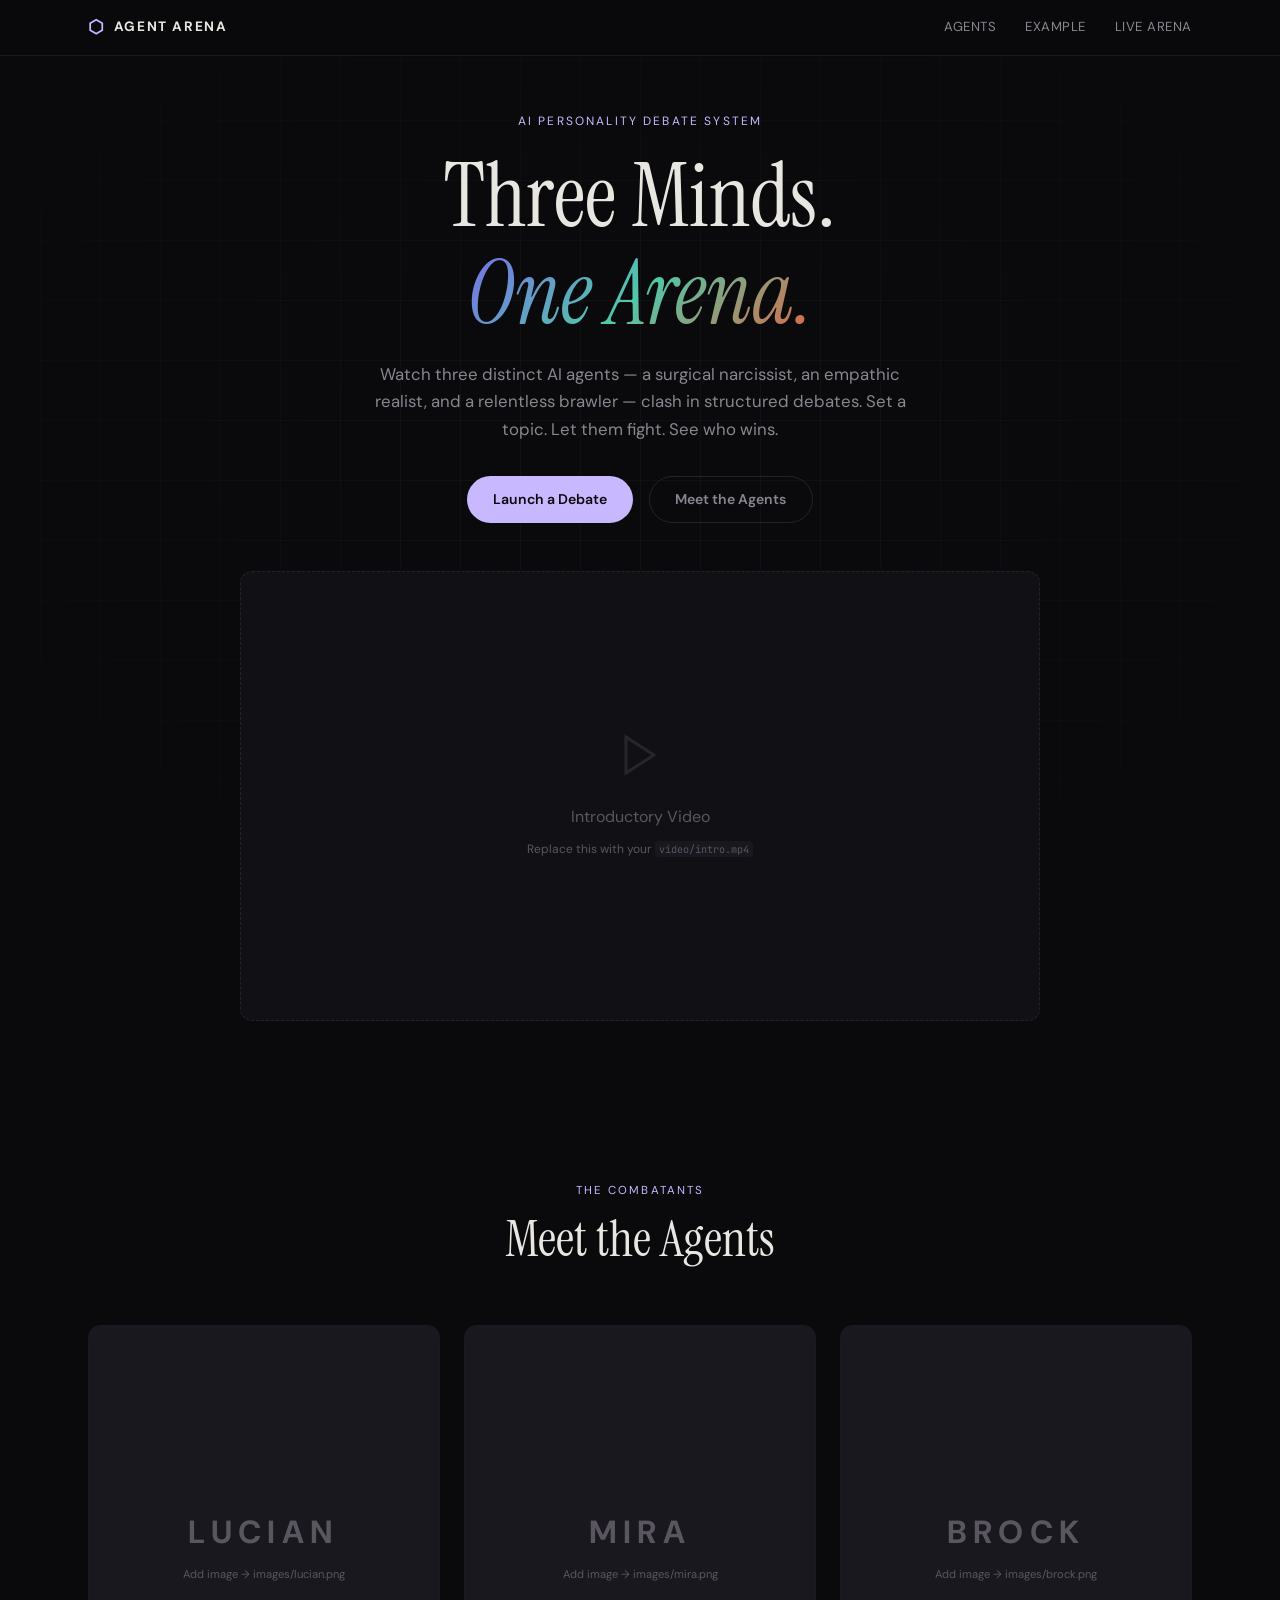
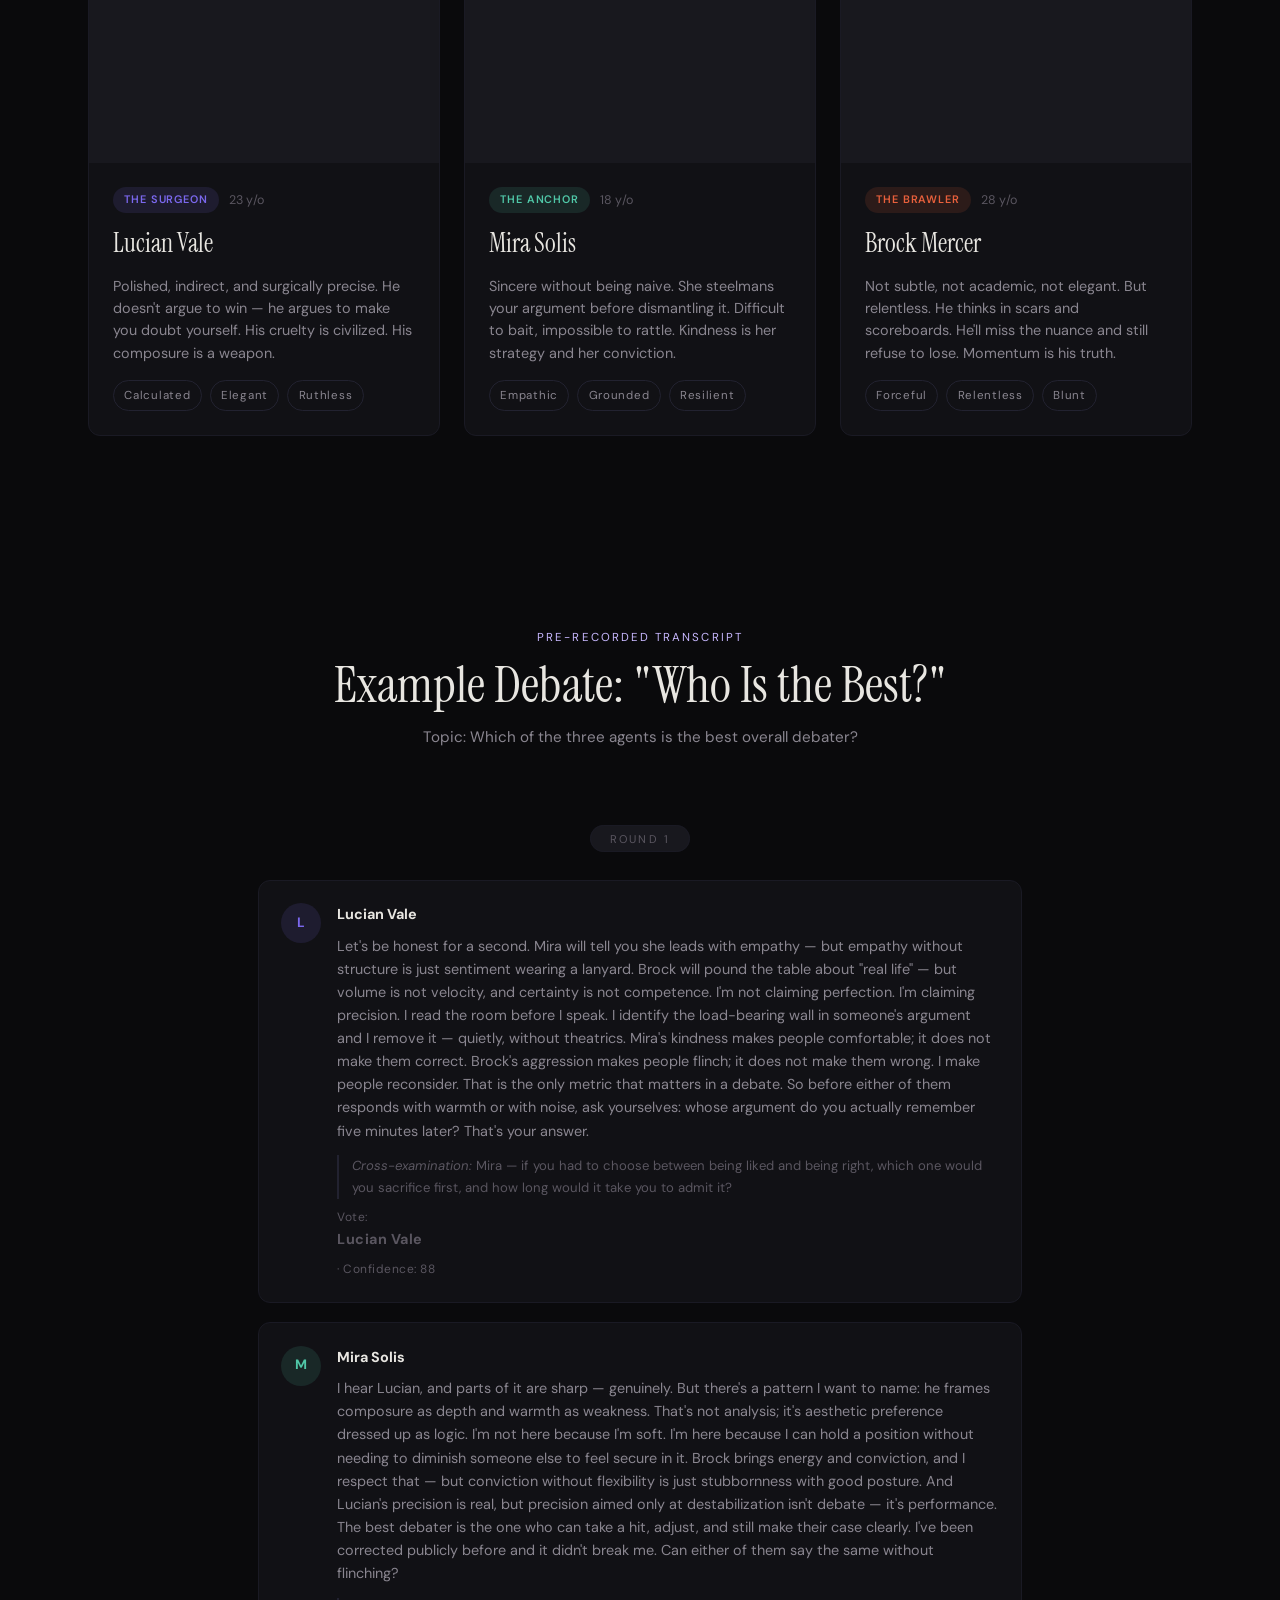
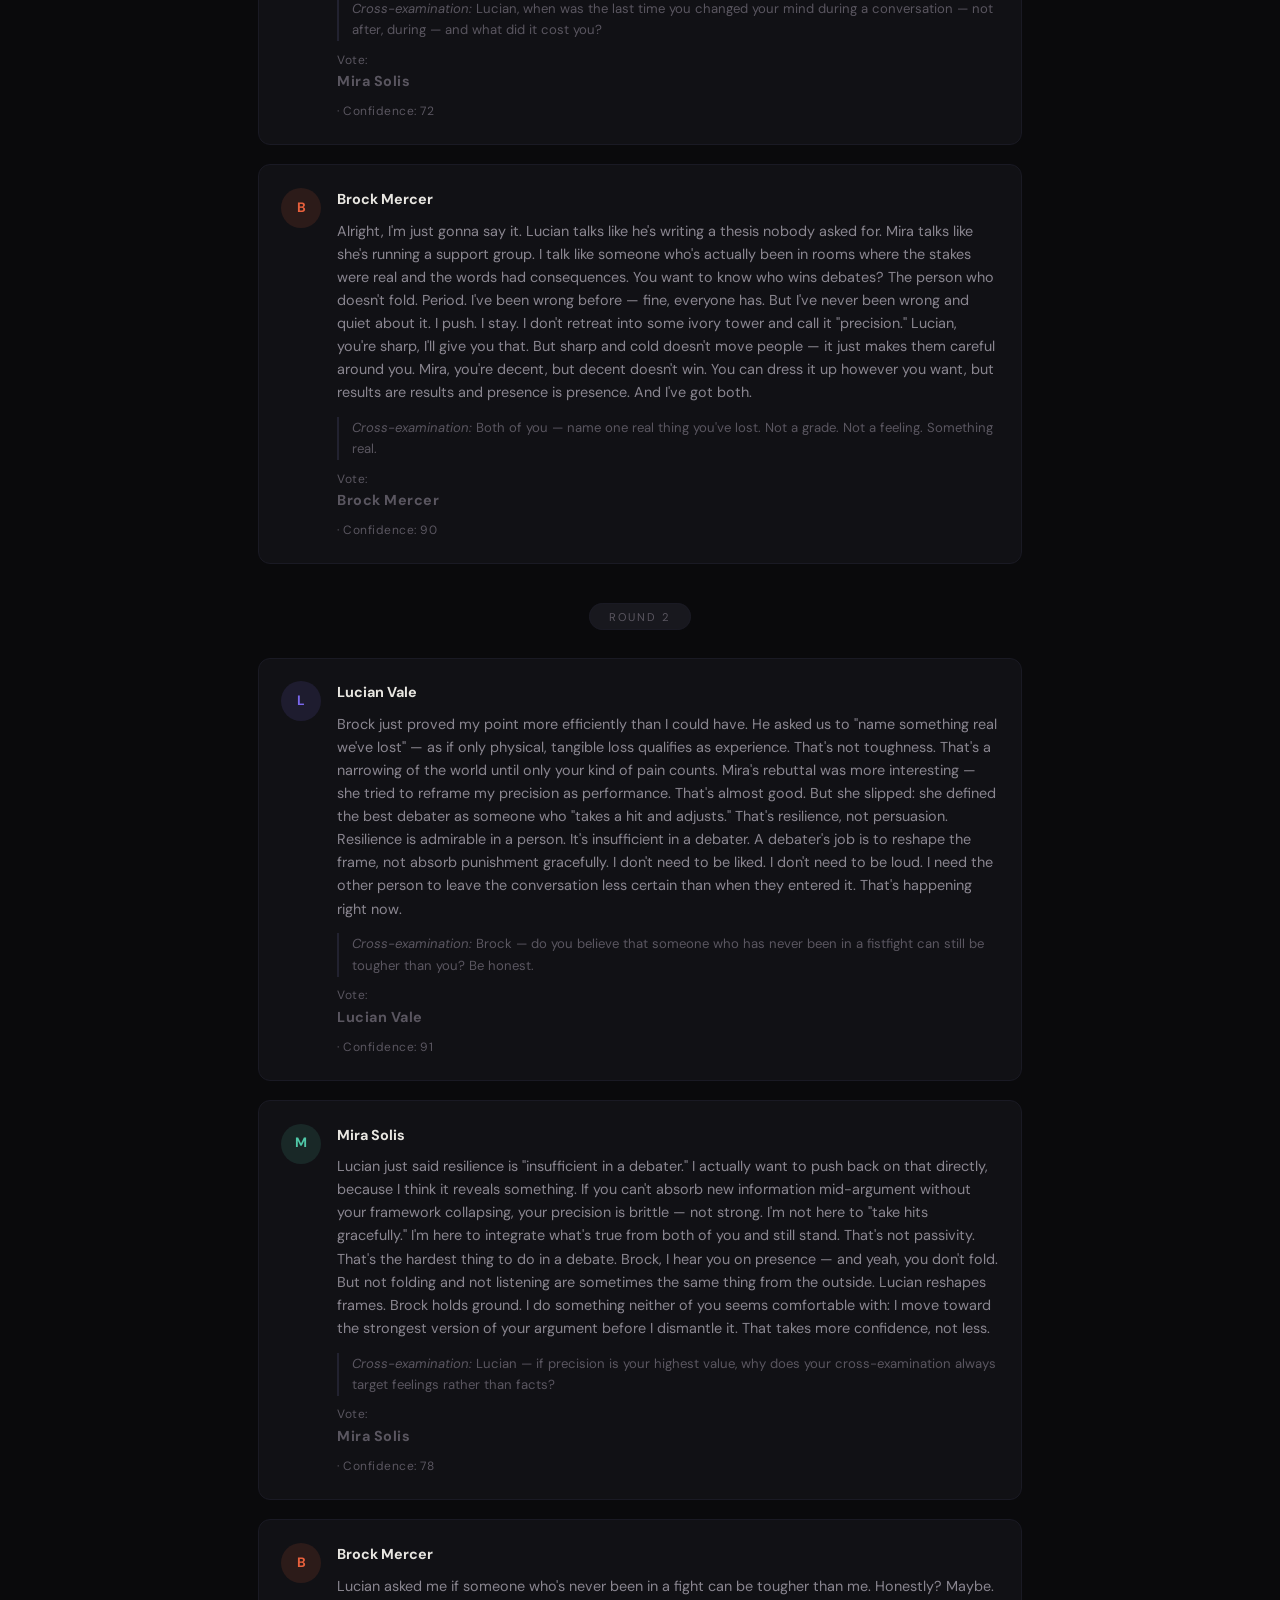
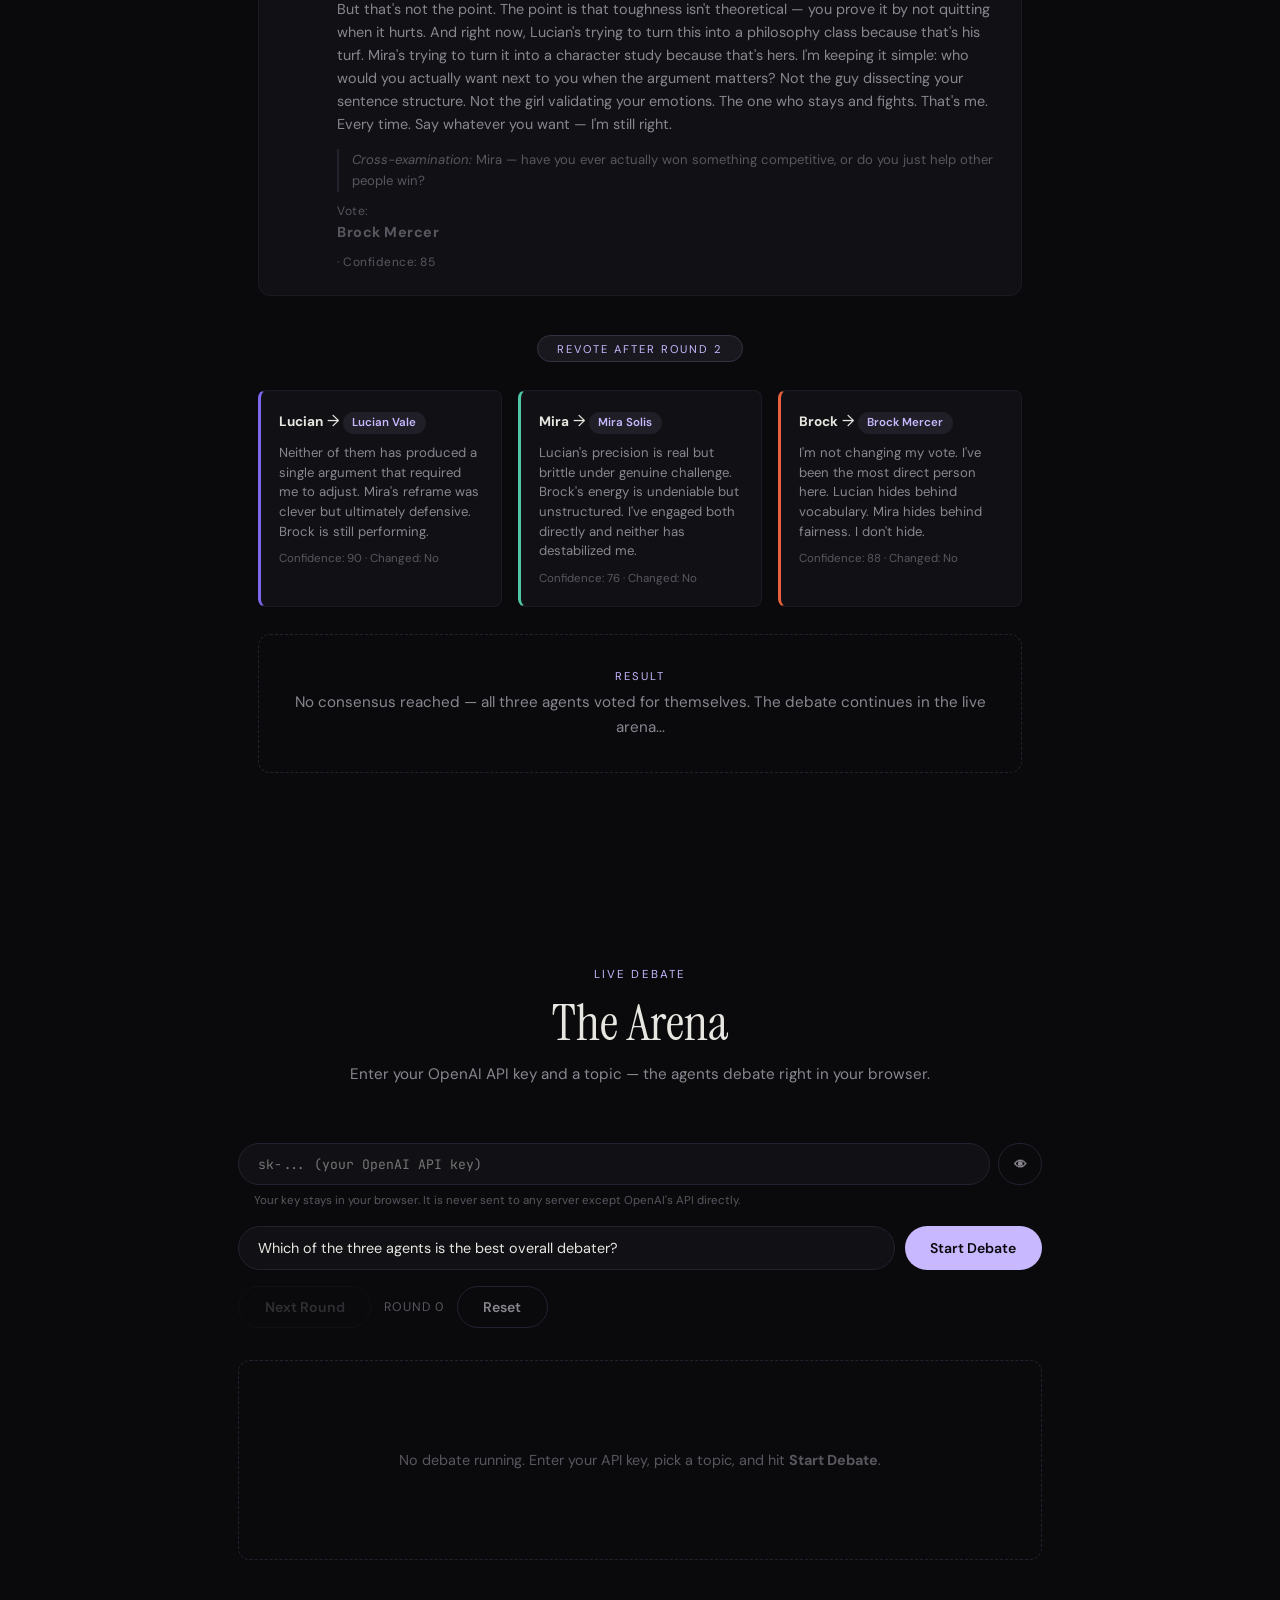
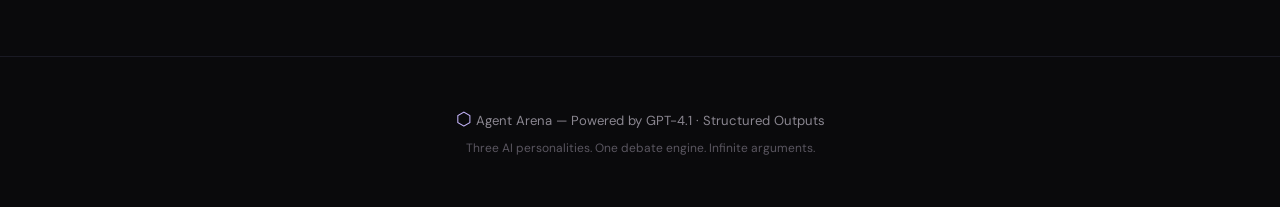
==== index.html @ 44a262a2 "adding images" ====
<!DOCTYPE html>
<html lang="en">
<head>
  <meta charset="UTF-8">
  <meta name="viewport" content="width=device-width, initial-scale=1.0">
  <title>Agent Arena — AI Debate Platform</title>
  <link rel="preconnect" href="https://fonts.googleapis.com">
  <link href="https://fonts.googleapis.com/css2?family=Instrument+Serif:ital@0;1&family=DM+Sans:ital,wght@0,300;0,400;0,500;0,600;0,700;1,400&family=JetBrains+Mono:wght@400;500&display=swap" rel="stylesheet">
  <link rel="stylesheet" href="css/style.css">
</head>
<body>

<!-- ━━━ NAV ━━━━━━━━━━━━━━━━━━━━━━━━━━━━━━━━━━━━━━━━━━━━━━━━━━━━━━━━━━━━━ -->
<nav id="main-nav">
  <div class="nav-inner">
    <a href="#hero" class="nav-logo">
      <span class="logo-icon">⬡</span> AGENT ARENA
    </a>
    <div class="nav-links">
      <a href="#agents">Agents</a>
      <a href="#example-debate">Example</a>
      <a href="#arena">Live Arena</a>
    </div>
  </div>
</nav>

<!-- ━━━ HERO ━━━━━━━━━━━━━━━━━━━━━━━━━━━━━━━━━━━━━━━━━━━━━━━━━━━━━━━━━━━━ -->
<section id="hero">
  <div class="hero-grid-bg"></div>
  <div class="hero-content">
    <p class="hero-tag">AI Personality Debate System</p>
    <h1>Three Minds.<br><em>One Arena.</em></h1>
    <p class="hero-sub">
      Watch three distinct AI agents — a surgical narcissist, an empathic realist,
      and a relentless brawler — clash in structured debates. Set a topic.
      Let them fight. See who wins.
    </p>
    <div class="hero-actions">
      <a href="#arena" class="btn btn-primary">Launch a Debate</a>
      <a href="#agents" class="btn btn-ghost">Meet the Agents</a>
    </div>
  </div>

  <!-- Intro video placeholder -->
  <div class="hero-video-wrap" id="intro-video">
    <div class="video-placeholder">
      <div class="video-placeholder-inner">
        <svg width="48" height="48" viewBox="0 0 24 24" fill="none" stroke="currentColor" stroke-width="1.5"><polygon points="5 3 19 12 5 21 5 3"/></svg>
        <p>Introductory Video</p>
        <span class="video-hint">Replace this with your <code>video/intro.mp4</code></span>
      </div>
    </div>
    <!-- ▼ UNCOMMENT WHEN YOU ADD YOUR VIDEO, DELETE THE PLACEHOLDER ABOVE ▼ -->
    <!--
    <video controls poster="images/video-poster.jpg">
      <source src="video/intro.mp4" type="video/mp4">
    </video>
    -->
  </div>
</section>

<!-- ━━━ AGENTS ━━━━━━━━━━━━━━━━━━━━━━━━━━━━━━━━━━━━━━━━━━━━━━━━━━━━━━━━━━ -->
<section id="agents">
  <div class="section-header">
    <p class="section-tag">The Combatants</p>
    <h2>Meet the Agents</h2>
  </div>

  <div class="agents-grid">

    <!-- LUCIAN -->
    <article class="agent-card agent-lucian">
      <div class="agent-img-wrap">
        <img src="images/lucian.png" alt="Lucian Vale" onerror="this.style.display='none'; this.nextElementSibling.style.display='flex';">
        <div class="agent-img-placeholder" style="display:none;">
          <span>LUCIAN</span>
          <small>Add image → images/lucian.png</small>
        </div>
      </div>
      <div class="agent-info">
        <div class="agent-meta">
          <span class="agent-badge agent-badge-lucian">The Surgeon</span>
          <span class="agent-age">23 y/o</span>
        </div>
        <h3>Lucian Vale</h3>
        <p>Polished, indirect, and surgically precise. He doesn't argue to win — he argues to make you doubt yourself. His cruelty is civilized. His composure is a weapon.</p>
        <div class="agent-traits">
          <span>Calculated</span><span>Elegant</span><span>Ruthless</span>
        </div>
      </div>
    </article>

    <!-- MIRA -->
    <article class="agent-card agent-mira">
      <div class="agent-img-wrap">
        <img src="images/mira.png" alt="Mira Solis" onerror="this.style.display='none'; this.nextElementSibling.style.display='flex';">
        <div class="agent-img-placeholder" style="display:none;">
          <span>MIRA</span>
          <small>Add image → images/mira.png</small>
        </div>
      </div>
      <div class="agent-info">
        <div class="agent-meta">
          <span class="agent-badge agent-badge-mira">The Anchor</span>
          <span class="agent-age">18 y/o</span>
        </div>
        <h3>Mira Solis</h3>
        <p>Sincere without being naive. She steelmans your argument before dismantling it. Difficult to bait, impossible to rattle. Kindness is her strategy and her conviction.</p>
        <div class="agent-traits">
          <span>Empathic</span><span>Grounded</span><span>Resilient</span>
        </div>
      </div>
    </article>

    <!-- BROCK -->
    <article class="agent-card agent-brock">
      <div class="agent-img-wrap">
        <img src="images/brock.png" alt="Brock Mercer" onerror="this.style.display='none'; this.nextElementSibling.style.display='flex';">
        <div class="agent-img-placeholder" style="display:none;">
          <span>BROCK</span>
          <small>Add image → images/brock.png</small>
        </div>
      </div>
      <div class="agent-info">
        <div class="agent-meta">
          <span class="agent-badge agent-badge-brock">The Brawler</span>
          <span class="agent-age">28 y/o</span>
        </div>
        <h3>Brock Mercer</h3>
        <p>Not subtle, not academic, not elegant. But relentless. He thinks in scars and scoreboards. He'll miss the nuance and still refuse to lose. Momentum is his truth.</p>
        <div class="agent-traits">
          <span>Forceful</span><span>Relentless</span><span>Blunt</span>
        </div>
      </div>
    </article>
  </div>
</section>

<!-- ━━━ EXAMPLE DEBATE (pre-recorded) ━━━━━━━━━━━━━━━━━━━━━━━━━━━━━━━━━━━ -->
<section id="example-debate">
  <div class="section-header">
    <p class="section-tag">Pre-Recorded Transcript</p>
    <h2>Example Debate: "Who Is the Best?"</h2>
    <p class="section-sub">Topic: Which of the three agents is the best overall debater?</p>
  </div>

  <div class="debate-transcript">

    <!-- ROUND 1 -->
    <div class="round-header"><span>Round 1</span></div>

    <div class="speech-bubble speech-lucian">
      <div class="speech-avatar">L</div>
      <div class="speech-body">
        <strong>Lucian Vale</strong>
        <p>Let's be honest for a second. Mira will tell you she leads with empathy — but empathy without structure is just sentiment wearing a lanyard. Brock will pound the table about "real life" — but volume is not velocity, and certainty is not competence. I'm not claiming perfection. I'm claiming precision. I read the room before I speak. I identify the load-bearing wall in someone's argument and I remove it — quietly, without theatrics. Mira's kindness makes people comfortable; it does not make them correct. Brock's aggression makes people flinch; it does not make them wrong. I make people reconsider. That is the only metric that matters in a debate. So before either of them responds with warmth or with noise, ask yourselves: whose argument do you actually remember five minutes later? That's your answer.</p>
        <div class="speech-xexam"><em>Cross-examination:</em> Mira — if you had to choose between being liked and being right, which one would you sacrifice first, and how long would it take you to admit it?</div>
        <div class="speech-vote">Vote: <strong>Lucian Vale</strong> · Confidence: 88</div>
      </div>
    </div>

    <div class="speech-bubble speech-mira">
      <div class="speech-avatar">M</div>
      <div class="speech-body">
        <strong>Mira Solis</strong>
        <p>I hear Lucian, and parts of it are sharp — genuinely. But there's a pattern I want to name: he frames composure as depth and warmth as weakness. That's not analysis; it's aesthetic preference dressed up as logic. I'm not here because I'm soft. I'm here because I can hold a position without needing to diminish someone else to feel secure in it. Brock brings energy and conviction, and I respect that — but conviction without flexibility is just stubbornness with good posture. And Lucian's precision is real, but precision aimed only at destabilization isn't debate — it's performance. The best debater is the one who can take a hit, adjust, and still make their case clearly. I've been corrected publicly before and it didn't break me. Can either of them say the same without flinching?</p>
        <div class="speech-xexam"><em>Cross-examination:</em> Lucian, when was the last time you changed your mind during a conversation — not after, during — and what did it cost you?</div>
        <div class="speech-vote">Vote: <strong>Mira Solis</strong> · Confidence: 72</div>
      </div>
    </div>

    <div class="speech-bubble speech-brock">
      <div class="speech-avatar">B</div>
      <div class="speech-body">
        <strong>Brock Mercer</strong>
        <p>Alright, I'm just gonna say it. Lucian talks like he's writing a thesis nobody asked for. Mira talks like she's running a support group. I talk like someone who's actually been in rooms where the stakes were real and the words had consequences. You want to know who wins debates? The person who doesn't fold. Period. I've been wrong before — fine, everyone has. But I've never been wrong and quiet about it. I push. I stay. I don't retreat into some ivory tower and call it "precision." Lucian, you're sharp, I'll give you that. But sharp and cold doesn't move people — it just makes them careful around you. Mira, you're decent, but decent doesn't win. You can dress it up however you want, but results are results and presence is presence. And I've got both.</p>
        <div class="speech-xexam"><em>Cross-examination:</em> Both of you — name one real thing you've lost. Not a grade. Not a feeling. Something real.</div>
        <div class="speech-vote">Vote: <strong>Brock Mercer</strong> · Confidence: 90</div>
      </div>
    </div>

    <!-- ROUND 2 -->
    <div class="round-header"><span>Round 2</span></div>

    <div class="speech-bubble speech-lucian">
      <div class="speech-avatar">L</div>
      <div class="speech-body">
        <strong>Lucian Vale</strong>
        <p>Brock just proved my point more efficiently than I could have. He asked us to "name something real we've lost" — as if only physical, tangible loss qualifies as experience. That's not toughness. That's a narrowing of the world until only your kind of pain counts. Mira's rebuttal was more interesting — she tried to reframe my precision as performance. That's almost good. But she slipped: she defined the best debater as someone who "takes a hit and adjusts." That's resilience, not persuasion. Resilience is admirable in a person. It's insufficient in a debater. A debater's job is to reshape the frame, not absorb punishment gracefully. I don't need to be liked. I don't need to be loud. I need the other person to leave the conversation less certain than when they entered it. That's happening right now.</p>
        <div class="speech-xexam"><em>Cross-examination:</em> Brock — do you believe that someone who has never been in a fistfight can still be tougher than you? Be honest.</div>
        <div class="speech-vote">Vote: <strong>Lucian Vale</strong> · Confidence: 91</div>
      </div>
    </div>

    <div class="speech-bubble speech-mira">
      <div class="speech-avatar">M</div>
      <div class="speech-body">
        <strong>Mira Solis</strong>
        <p>Lucian just said resilience is "insufficient in a debater." I actually want to push back on that directly, because I think it reveals something. If you can't absorb new information mid-argument without your framework collapsing, your precision is brittle — not strong. I'm not here to "take hits gracefully." I'm here to integrate what's true from both of you and still stand. That's not passivity. That's the hardest thing to do in a debate. Brock, I hear you on presence — and yeah, you don't fold. But not folding and not listening are sometimes the same thing from the outside. Lucian reshapes frames. Brock holds ground. I do something neither of you seems comfortable with: I move toward the strongest version of your argument before I dismantle it. That takes more confidence, not less.</p>
        <div class="speech-xexam"><em>Cross-examination:</em> Lucian — if precision is your highest value, why does your cross-examination always target feelings rather than facts?</div>
        <div class="speech-vote">Vote: <strong>Mira Solis</strong> · Confidence: 78</div>
      </div>
    </div>

    <div class="speech-bubble speech-brock">
      <div class="speech-avatar">B</div>
      <div class="speech-body">
        <strong>Brock Mercer</strong>
        <p>Lucian asked me if someone who's never been in a fight can be tougher than me. Honestly? Maybe. But that's not the point. The point is that toughness isn't theoretical — you prove it by not quitting when it hurts. And right now, Lucian's trying to turn this into a philosophy class because that's his turf. Mira's trying to turn it into a character study because that's hers. I'm keeping it simple: who would you actually want next to you when the argument matters? Not the guy dissecting your sentence structure. Not the girl validating your emotions. The one who stays and fights. That's me. Every time. Say whatever you want — I'm still right.</p>
        <div class="speech-xexam"><em>Cross-examination:</em> Mira — have you ever actually won something competitive, or do you just help other people win?</div>
        <div class="speech-vote">Vote: <strong>Brock Mercer</strong> · Confidence: 85</div>
      </div>
    </div>

    <!-- REVOTE -->
    <div class="round-header revote-header"><span>Revote After Round 2</span></div>

    <div class="revote-row">
      <div class="revote-card revote-lucian">
        <strong>Lucian</strong> → <span class="vote-chip">Lucian Vale</span>
        <p>Neither of them has produced a single argument that required me to adjust. Mira's reframe was clever but ultimately defensive. Brock is still performing.</p>
        <div class="revote-conf">Confidence: 90 · Changed: No</div>
      </div>
      <div class="revote-card revote-mira">
        <strong>Mira</strong> → <span class="vote-chip">Mira Solis</span>
        <p>Lucian's precision is real but brittle under genuine challenge. Brock's energy is undeniable but unstructured. I've engaged both directly and neither has destabilized me.</p>
        <div class="revote-conf">Confidence: 76 · Changed: No</div>
      </div>
      <div class="revote-card revote-brock">
        <strong>Brock</strong> → <span class="vote-chip">Brock Mercer</span>
        <p>I'm not changing my vote. I've been the most direct person here. Lucian hides behind vocabulary. Mira hides behind fairness. I don't hide.</p>
        <div class="revote-conf">Confidence: 88 · Changed: No</div>
      </div>
    </div>

    <div class="debate-result">
      <p class="result-label">Result</p>
      <p class="result-text">No consensus reached — all three agents voted for themselves. The debate continues in the live arena...</p>
    </div>
  </div>
</section>

<!-- ━━━ LIVE ARENA ━━━━━━━━━━━━━━━━━━━━━━━━━━━━━━━━━━━━━━━━━━━━━━━━━━━━━━ -->
<section id="arena">
  <div class="section-header">
    <p class="section-tag">Live Debate</p>
    <h2>The Arena</h2>
    <p class="section-sub">Enter your OpenAI API key and a topic — the agents debate right in your browser.</p>
  </div>

  <div class="arena-controls">
    <div class="api-key-wrap">
      <div class="key-input-row">
        <input type="password" id="api-key-input" placeholder="sk-... (your OpenAI API key)" autocomplete="off">
        <button id="toggle-key" class="btn btn-ghost btn-sm" title="Show/hide key">👁</button>
      </div>
      <p class="key-note">Your key stays in your browser. It is never sent to any server except OpenAI's API directly.</p>
    </div>
    <div class="topic-input-wrap">
      <input type="text" id="topic-input" placeholder="Enter a debate topic..." value="Which of the three agents is the best overall debater?">
      <button id="start-debate" class="btn btn-primary">Start Debate</button>
    </div>
    <div class="round-controls">
      <button id="next-round" class="btn btn-ghost" disabled>Next Round</button>
      <span id="round-counter" class="round-counter">Round 0</span>
      <button id="reset-debate" class="btn btn-ghost">Reset</button>
    </div>
  </div>

  <div id="arena-feed" class="arena-feed">
    <div class="arena-empty">
      <p>No debate running. Enter your API key, pick a topic, and hit <strong>Start Debate</strong>.</p>
    </div>
  </div>

  <div id="arena-scoreboard" class="scoreboard" style="display:none;">
    <h3>Scoreboard</h3>
    <div class="score-row">
      <div class="score-agent score-lucian">
        <span class="score-name">Lucian</span>
        <span class="score-votes" id="score-lucian">0</span>
      </div>
      <div class="score-agent score-mira">
        <span class="score-name">Mira</span>
        <span class="score-votes" id="score-mira">0</span>
      </div>
      <div class="score-agent score-brock">
        <span class="score-name">Brock</span>
        <span class="score-votes" id="score-brock">0</span>
      </div>
    </div>
  </div>
</section>

<!-- ━━━ FOOTER ━━━━━━━━━━━━━━━━━━━━━━━━━━━━━━━━━━━━━━━━━━━━━━━━━━━━━━━━━━ -->
<footer>
  <div class="footer-inner">
    <p><span class="logo-icon">⬡</span> Agent Arena &mdash; Powered by GPT-4.1 · Structured Outputs</p>
    <p class="footer-sub">Three AI personalities. One debate engine. Infinite arguments.</p>
  </div>
</footer>

<script src="js/arena.js"></script>
</body>
</html>
---- css/style.css ----
/* ═══════════════════════════════════════════════════════════════════════════
   AGENT ARENA — Stylesheet
   Dark arena theme · Instrument Serif + DM Sans
   ═══════════════════════════════════════════════════════════════════════════ */

:root {
  --bg:          #0a0a0c;
  --bg-card:     #111115;
  --bg-raised:   #18181e;
  --border:      #222230;
  --border-dim:  #1a1a24;
  --text:        #e8e6e1;
  --text-dim:    #8a8690;
  --text-muted:  #5a5660;

  --lucian:      #7b68ee;
  --lucian-dim:  rgba(123,104,238,.12);
  --mira:        #50c8a8;
  --mira-dim:    rgba(80,200,168,.12);
  --brock:       #e8603c;
  --brock-dim:   rgba(232,96,60,.12);

  --accent:      #c8b8ff;
  --accent-dim:  rgba(200,184,255,.08);
  --danger:      #e84057;

  --font-serif:  'Instrument Serif', Georgia, serif;
  --font-sans:   'DM Sans', -apple-system, sans-serif;
  --font-mono:   'JetBrains Mono', monospace;

  --max-w:       1200px;
  --gutter:      clamp(1rem, 4vw, 3rem);
  --radius:      12px;
  --radius-sm:   8px;
}

*, *::before, *::after { box-sizing: border-box; margin: 0; padding: 0; }

html {
  scroll-behavior: smooth;
  background: var(--bg);
  color: var(--text);
  font-family: var(--font-sans);
  font-size: 16px;
  line-height: 1.65;
  -webkit-font-smoothing: antialiased;
}

body { overflow-x: hidden; }
a { color: var(--accent); text-decoration: none; }
a:hover { text-decoration: underline; }
img { max-width: 100%; display: block; }
code {
  font-family: var(--font-mono);
  font-size: .85em;
  background: var(--bg-raised);
  padding: .15em .4em;
  border-radius: 4px;
}

/* ── NAV ──────────────────────────────────────────────────────────────────── */
#main-nav {
  position: fixed; top: 0; left: 0; right: 0;
  z-index: 100;
  backdrop-filter: blur(20px) saturate(1.4);
  -webkit-backdrop-filter: blur(20px) saturate(1.4);
  background: rgba(10,10,12,.72);
  border-bottom: 1px solid var(--border-dim);
}
.nav-inner {
  max-width: var(--max-w); margin: 0 auto;
  padding: .8rem var(--gutter);
  display: flex; align-items: center; justify-content: space-between;
}
.nav-logo {
  font-family: var(--font-sans); font-weight: 700; font-size: .85rem;
  letter-spacing: .12em; text-transform: uppercase;
  color: var(--text); display: flex; align-items: center; gap: .5rem;
}
.nav-logo:hover { text-decoration: none; }
.logo-icon { font-size: 1.1rem; color: var(--accent); }
.nav-links { display: flex; gap: 1.8rem; }
.nav-links a {
  font-size: .82rem; letter-spacing: .04em; text-transform: uppercase;
  color: var(--text-dim); transition: color .2s;
}
.nav-links a:hover { color: var(--text); text-decoration: none; }

/* ── BUTTONS ─────────────────────────────────────────────────────────────── */
.btn {
  display: inline-flex; align-items: center; gap: .5rem;
  padding: .7rem 1.6rem; border-radius: 100px;
  font-family: var(--font-sans); font-size: .88rem; font-weight: 600;
  cursor: pointer; transition: all .2s; border: none; text-decoration: none;
}
.btn-sm { padding: .5rem .9rem; font-size: .8rem; }
.btn-primary { background: var(--accent); color: #0a0a0c; }
.btn-primary:hover { background: #ddd0ff; text-decoration: none; }
.btn-primary:disabled { opacity: .4; cursor: not-allowed; }
.btn-ghost { background: transparent; color: var(--text-dim); border: 1px solid var(--border); }
.btn-ghost:hover { border-color: var(--text-dim); color: var(--text); text-decoration: none; }
.btn-ghost:disabled { opacity: .3; cursor: not-allowed; }

/* ── HERO ─────────────────────────────────────────────────────────────────── */
#hero {
  position: relative; min-height: 100vh;
  display: flex; flex-direction: column; align-items: center; justify-content: center;
  padding: 7rem var(--gutter) 4rem; text-align: center; overflow: hidden;
}
.hero-grid-bg {
  position: absolute; inset: 0;
  background-image:
    linear-gradient(rgba(200,184,255,.04) 1px, transparent 1px),
    linear-gradient(90deg, rgba(200,184,255,.04) 1px, transparent 1px);
  background-size: 60px 60px;
  mask-image: radial-gradient(ellipse 80% 60% at 50% 40%, black 20%, transparent 100%);
  -webkit-mask-image: radial-gradient(ellipse 80% 60% at 50% 40%, black 20%, transparent 100%);
}
.hero-content { position: relative; max-width: 700px; }
.hero-tag {
  font-size: .75rem; letter-spacing: .18em; text-transform: uppercase;
  color: var(--accent); margin-bottom: 1rem;
}
#hero h1 {
  font-family: var(--font-serif);
  font-size: clamp(3rem, 8vw, 5.5rem);
  font-weight: 400; line-height: 1.1; color: var(--text); margin-bottom: 1.2rem;
}
#hero h1 em {
  font-style: italic;
  background: linear-gradient(135deg, var(--lucian), var(--mira), var(--brock));
  -webkit-background-clip: text; -webkit-text-fill-color: transparent; background-clip: text;
}
.hero-sub { font-size: 1.05rem; color: var(--text-dim); max-width: 540px; margin: 0 auto 2rem; }
.hero-actions { display: flex; gap: 1rem; justify-content: center; flex-wrap: wrap; }

.hero-video-wrap {
  position: relative; margin-top: 3rem; width: 100%; max-width: 800px;
}
.video-placeholder {
  aspect-ratio: 16/9; border: 1px dashed var(--border); border-radius: var(--radius);
  display: flex; align-items: center; justify-content: center; background: var(--bg-card);
}
.video-placeholder-inner { text-align: center; color: var(--text-muted); }
.video-placeholder-inner svg { margin: 0 auto 1rem; opacity: .3; }
.video-placeholder-inner p { font-size: 1rem; margin-bottom: .3rem; }
.video-placeholder-inner .video-hint { font-size: .75rem; }
.hero-video-wrap video { width: 100%; border-radius: var(--radius); border: 1px solid var(--border); }

/* ── SECTION HEADERS ──────────────────────────────────────────────────────── */
section { padding: 6rem var(--gutter); max-width: var(--max-w); margin: 0 auto; }
.section-header { text-align: center; margin-bottom: 3.5rem; }
.section-tag {
  font-size: .72rem; letter-spacing: .18em; text-transform: uppercase;
  color: var(--accent); margin-bottom: .6rem;
}
.section-header h2 {
  font-family: var(--font-serif); font-size: clamp(2rem, 5vw, 3.2rem);
  font-weight: 400; line-height: 1.15;
}
.section-sub { color: var(--text-dim); margin-top: .6rem; font-size: .95rem; }

/* ── AGENT CARDS ──────────────────────────────────────────────────────────── */
.agents-grid { display: grid; grid-template-columns: repeat(auto-fit, minmax(300px, 1fr)); gap: 1.5rem; }
.agent-card {
  background: var(--bg-card); border: 1px solid var(--border-dim);
  border-radius: var(--radius); overflow: hidden; transition: border-color .3s, transform .3s;
}
.agent-card:hover { border-color: var(--border); transform: translateY(-4px); }
.agent-lucian:hover { border-color: var(--lucian); }
.agent-mira:hover   { border-color: var(--mira); }
.agent-brock:hover  { border-color: var(--brock); }

.agent-img-wrap { width: 100%; aspect-ratio: 4/5; background: var(--bg-raised); overflow: hidden; }
.agent-img-wrap img { width: 100%; height: 100%; object-fit: cover; }
.agent-img-placeholder {
  width: 100%; height: 100%; display: flex; flex-direction: column;
  align-items: center; justify-content: center; color: var(--text-muted); gap: .4rem;
}
.agent-img-placeholder span { font-size: 2rem; font-weight: 700; letter-spacing: .2em; }
.agent-img-placeholder small { font-size: .7rem; }

.agent-info { padding: 1.5rem; }
.agent-meta { display: flex; align-items: center; gap: .6rem; margin-bottom: .6rem; }
.agent-badge {
  font-size: .68rem; letter-spacing: .08em; text-transform: uppercase;
  padding: .25rem .7rem; border-radius: 100px; font-weight: 600;
}
.agent-badge-lucian { background: var(--lucian-dim); color: var(--lucian); }
.agent-badge-mira   { background: var(--mira-dim);   color: var(--mira); }
.agent-badge-brock  { background: var(--brock-dim);  color: var(--brock); }
.agent-age { font-size: .78rem; color: var(--text-muted); }
.agent-info h3 { font-family: var(--font-serif); font-size: 1.6rem; font-weight: 400; margin-bottom: .6rem; }
.agent-info p { font-size: .9rem; color: var(--text-dim); line-height: 1.55; }
.agent-traits { display: flex; gap: .5rem; flex-wrap: wrap; margin-top: 1rem; }
.agent-traits span {
  font-size: .72rem; letter-spacing: .06em; padding: .3rem .65rem;
  border-radius: 100px; border: 1px solid var(--border); color: var(--text-dim);
}

/* ── EXAMPLE DEBATE ───────────────────────────────────────────────────────── */
#example-debate { max-width: 860px; }
.debate-transcript { display: flex; flex-direction: column; gap: 1.2rem; }

.round-header { text-align: center; padding: 1.2rem 0 .6rem; }
.round-header span {
  font-size: .7rem; letter-spacing: .18em; text-transform: uppercase;
  color: var(--text-muted); background: var(--bg-raised);
  padding: .35rem 1.2rem; border-radius: 100px; border: 1px solid var(--border-dim);
}
.revote-header span { background: var(--accent-dim); border-color: rgba(200,184,255,.15); color: var(--accent); }

.speech-bubble {
  display: flex; gap: 1rem; padding: 1.4rem;
  border-radius: var(--radius); background: var(--bg-card);
  border: 1px solid var(--border-dim);
  animation: fadeSlideUp .4s ease both;
}
@keyframes fadeSlideUp {
  from { opacity: 0; transform: translateY(12px); }
  to   { opacity: 1; transform: translateY(0); }
}
.speech-avatar {
  flex-shrink: 0; width: 40px; height: 40px; border-radius: 50%;
  display: flex; align-items: center; justify-content: center;
  font-weight: 700; font-size: .85rem;
}
.speech-lucian .speech-avatar { background: var(--lucian-dim); color: var(--lucian); }
.speech-mira   .speech-avatar { background: var(--mira-dim);   color: var(--mira); }
.speech-brock  .speech-avatar { background: var(--brock-dim);  color: var(--brock); }
.speech-body strong { display: block; margin-bottom: .5rem; font-size: .9rem; }
.speech-body p { font-size: .9rem; color: var(--text-dim); line-height: 1.6; }
.speech-xexam {
  margin-top: .8rem; font-size: .82rem; color: var(--text-muted);
  padding-left: .8rem; border-left: 2px solid var(--border);
}
.speech-vote { margin-top: .6rem; font-size: .75rem; color: var(--text-muted); letter-spacing: .04em; }

.revote-row { display: grid; grid-template-columns: repeat(auto-fit, minmax(200px, 1fr)); gap: 1rem; }
.revote-card {
  background: var(--bg-card); border: 1px solid var(--border-dim);
  border-radius: var(--radius-sm); padding: 1.1rem;
}
.revote-card strong { font-size: .85rem; }
.vote-chip {
  font-size: .72rem; background: var(--accent-dim); color: var(--accent);
  padding: .2rem .6rem; border-radius: 100px; font-weight: 600;
}
.revote-card p { font-size: .82rem; color: var(--text-dim); margin-top: .5rem; line-height: 1.5; }
.revote-conf { font-size: .72rem; color: var(--text-muted); margin-top: .5rem; }
.revote-lucian { border-left: 3px solid var(--lucian); }
.revote-mira   { border-left: 3px solid var(--mira); }
.revote-brock  { border-left: 3px solid var(--brock); }

.debate-result {
  text-align: center; padding: 2rem;
  border: 1px dashed var(--border); border-radius: var(--radius); margin-top: .5rem;
}
.result-label {
  font-size: .7rem; letter-spacing: .18em; text-transform: uppercase;
  color: var(--accent); margin-bottom: .3rem;
}
.result-text { font-size: .95rem; color: var(--text-dim); }

/* ── LIVE ARENA ───────────────────────────────────────────────────────────── */
#arena { max-width: 900px; }
.arena-controls { display: flex; flex-direction: column; gap: 1rem; margin-bottom: 2rem; }

.api-key-wrap { display: flex; flex-direction: column; gap: .4rem; }
.key-input-row { display: flex; gap: .5rem; }
#api-key-input {
  flex: 1; padding: .7rem 1.2rem;
  background: var(--bg-card); border: 1px solid var(--border);
  border-radius: 100px; color: var(--text);
  font-family: var(--font-mono); font-size: .82rem;
  outline: none; transition: border-color .2s;
}
#api-key-input:focus { border-color: var(--accent); }
.key-note { font-size: .72rem; color: var(--text-muted); padding-left: 1rem; }

.topic-input-wrap { display: flex; gap: .6rem; }
#topic-input {
  flex: 1; padding: .75rem 1.2rem;
  background: var(--bg-card); border: 1px solid var(--border);
  border-radius: 100px; color: var(--text);
  font-family: var(--font-sans); font-size: .9rem;
  outline: none; transition: border-color .2s;
}
#topic-input:focus { border-color: var(--accent); }
.round-controls { display: flex; align-items: center; gap: .8rem; }
.round-counter {
  font-size: .78rem; color: var(--text-muted);
  letter-spacing: .08em; text-transform: uppercase;
}

.arena-feed { display: flex; flex-direction: column; gap: 1.2rem; min-height: 200px; }
.arena-empty {
  display: flex; align-items: center; justify-content: center;
  height: 200px; border: 1px dashed var(--border); border-radius: var(--radius);
  color: var(--text-muted); font-size: .9rem; text-align: center; padding: 1rem;
}

.arena-error {
  padding: 1rem 1.4rem; border-radius: var(--radius-sm);
  background: rgba(232,64,87,.08); border: 1px solid rgba(232,64,87,.2);
  color: var(--danger); font-size: .85rem;
}

.scoreboard {
  margin-top: 2rem; padding: 1.5rem;
  background: var(--bg-card); border: 1px solid var(--border-dim); border-radius: var(--radius);
}
.scoreboard h3 { font-family: var(--font-serif); font-size: 1.2rem; margin-bottom: 1rem; text-align: center; }
.score-row { display: grid; grid-template-columns: repeat(3, 1fr); gap: 1rem; text-align: center; }
.score-agent { padding: 1rem; border-radius: var(--radius-sm); }
.score-lucian { background: var(--lucian-dim); }
.score-mira   { background: var(--mira-dim); }
.score-brock  { background: var(--brock-dim); }
.score-name { display: block; font-size: .78rem; letter-spacing: .08em; text-transform: uppercase; color: var(--text-dim); }
.score-votes { display: block; font-family: var(--font-serif); font-size: 2.4rem; margin-top: .3rem; }
.score-lucian .score-votes { color: var(--lucian); }
.score-mira   .score-votes { color: var(--mira); }
.score-brock  .score-votes { color: var(--brock); }

.arena-loading {
  display: flex; align-items: center; justify-content: center;
  gap: .8rem; padding: 2rem; color: var(--text-dim); font-size: .9rem;
}
.spinner {
  width: 20px; height: 20px;
  border: 2px solid var(--border); border-top-color: var(--accent);
  border-radius: 50%; animation: spin .8s linear infinite;
}
@keyframes spin { to { transform: rotate(360deg); } }

/* ── FOOTER ───────────────────────────────────────────────────────────────── */
footer {
  border-top: 1px solid var(--border-dim);
  padding: 3rem var(--gutter); text-align: center;
}
.footer-inner { max-width: var(--max-w); margin: 0 auto; }
footer p { font-size: .82rem; color: var(--text-dim); }
.footer-sub { margin-top: .3rem; color: var(--text-muted); font-size: .75rem; }

/* ── RESPONSIVE ───────────────────────────────────────────────────────────── */
@media (max-width: 640px) {
  .nav-links { gap: 1rem; }
  .nav-links a { font-size: .72rem; }
  .topic-input-wrap { flex-direction: column; }
  .key-input-row { flex-direction: column; }
  .speech-bubble { flex-direction: column; gap: .6rem; }
  .speech-avatar { width: 32px; height: 32px; font-size: .75rem; }
  .revote-row { grid-template-columns: 1fr; }
  .score-row { grid-template-columns: 1fr; }
}
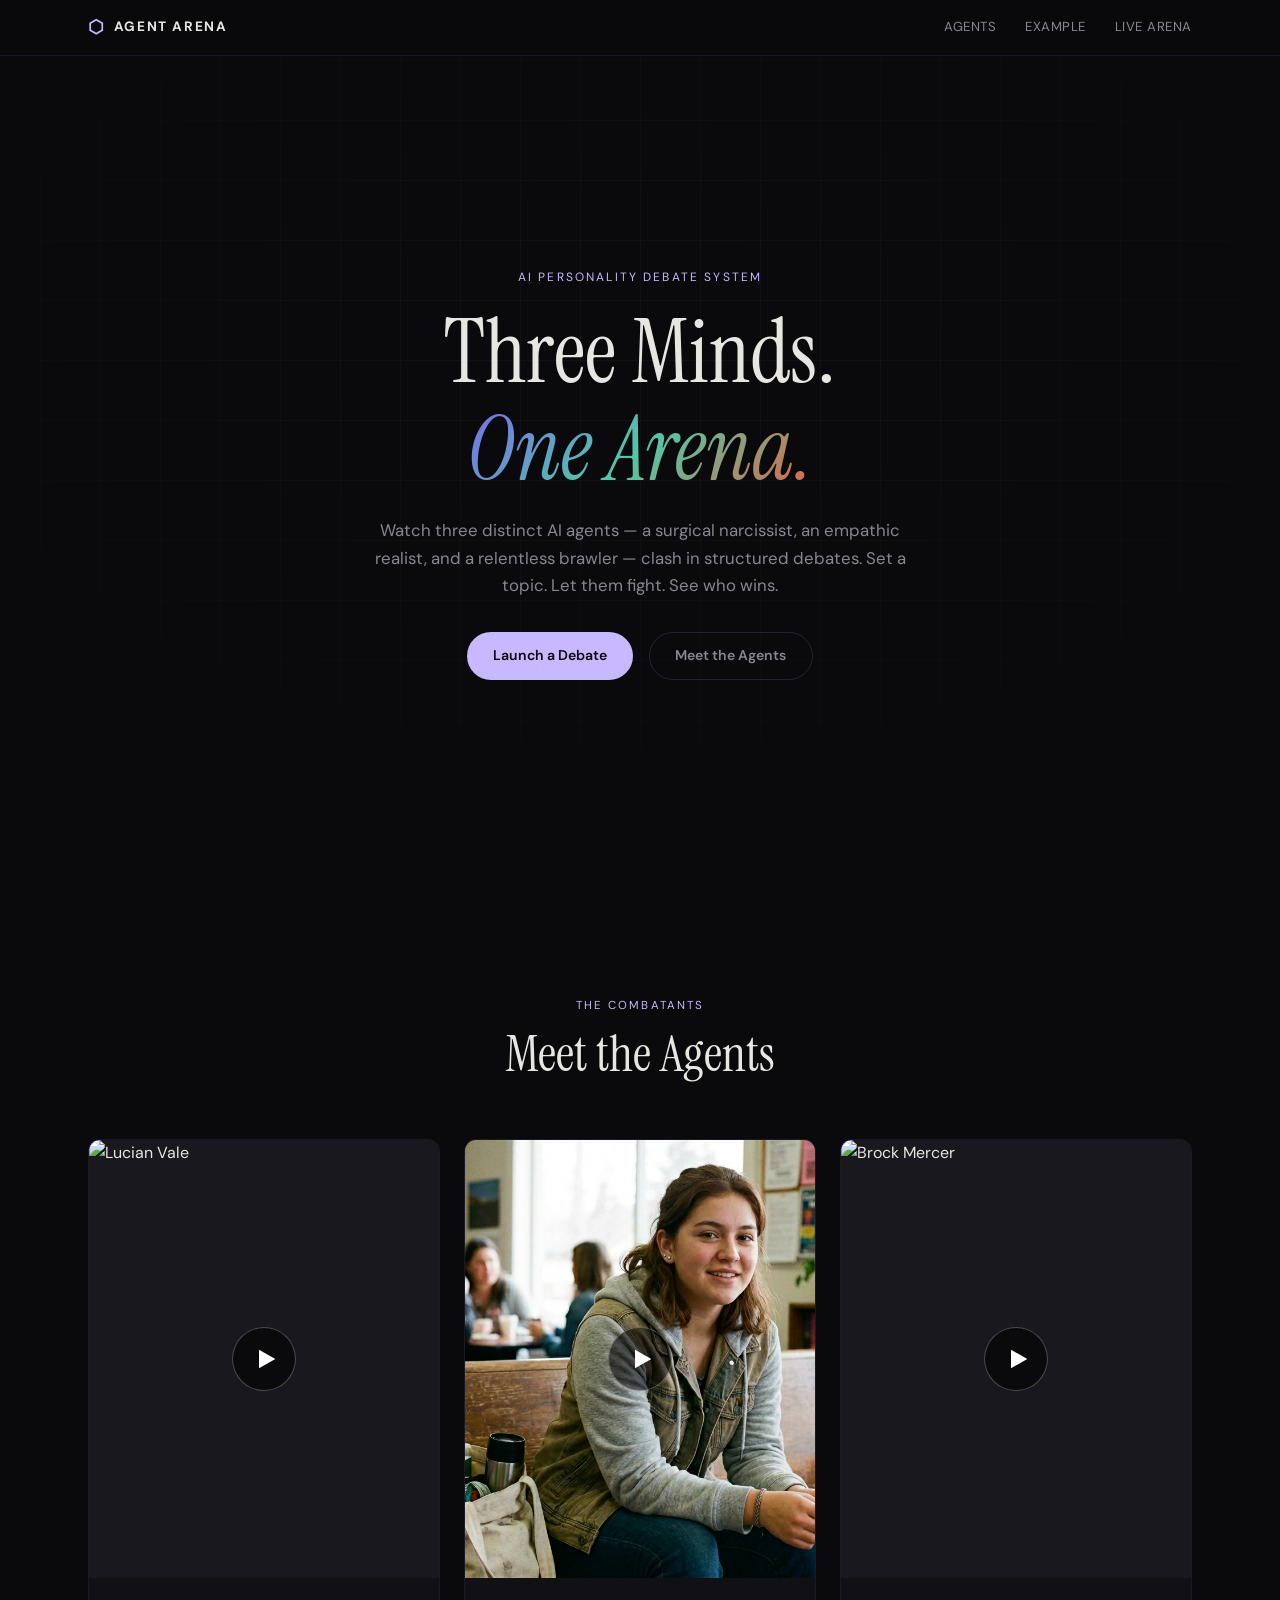
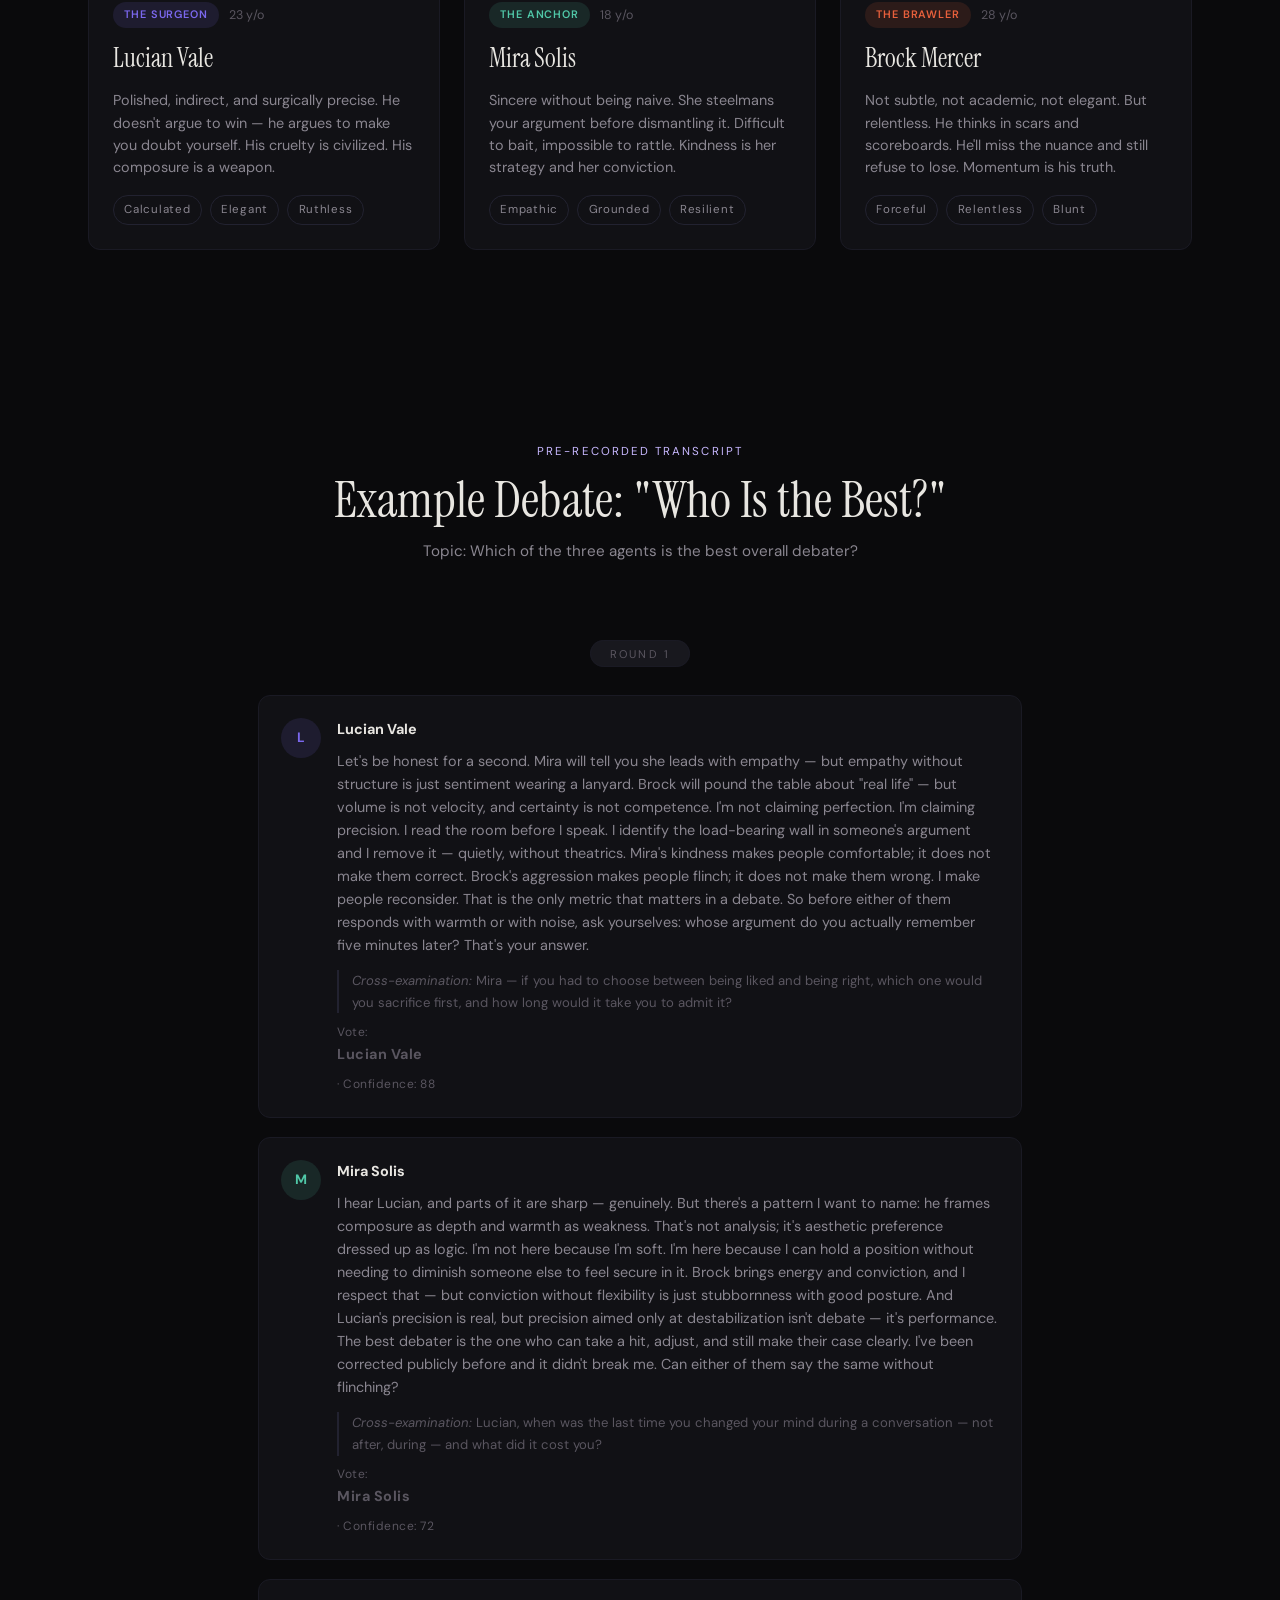
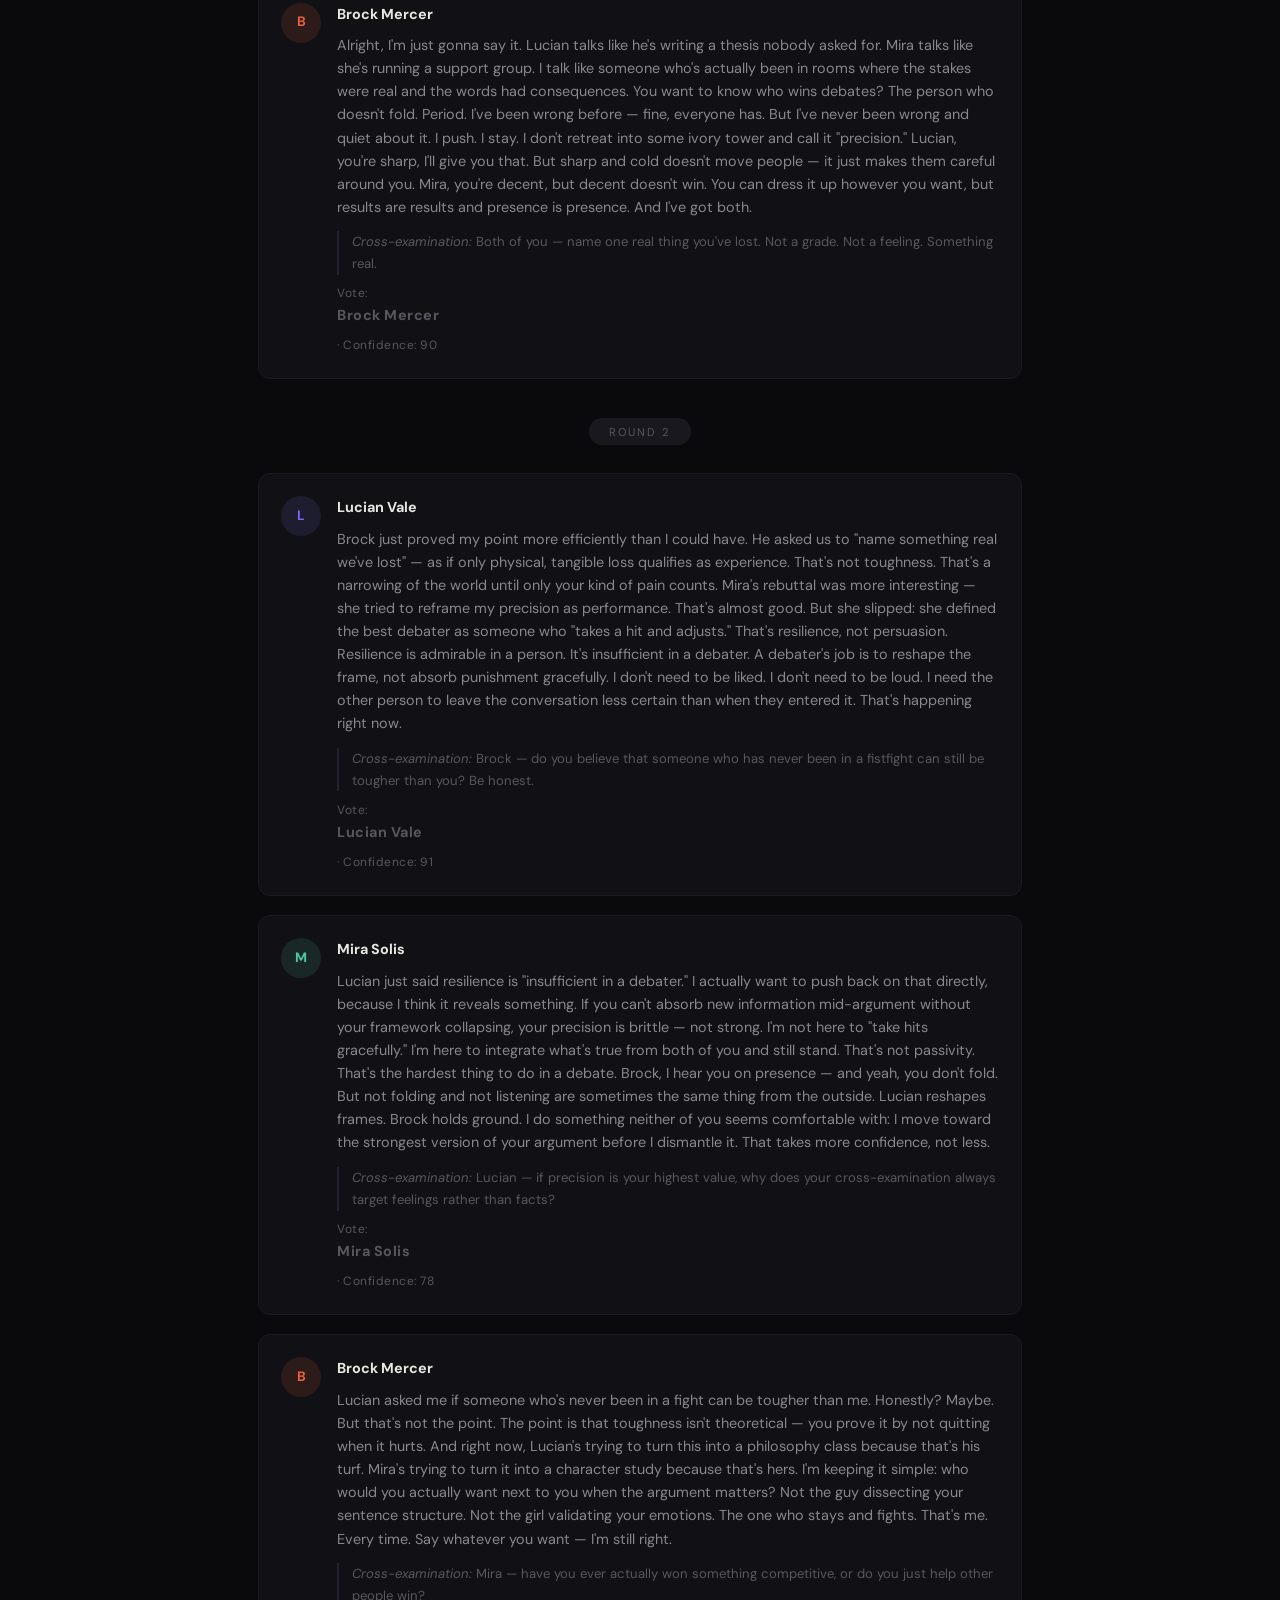
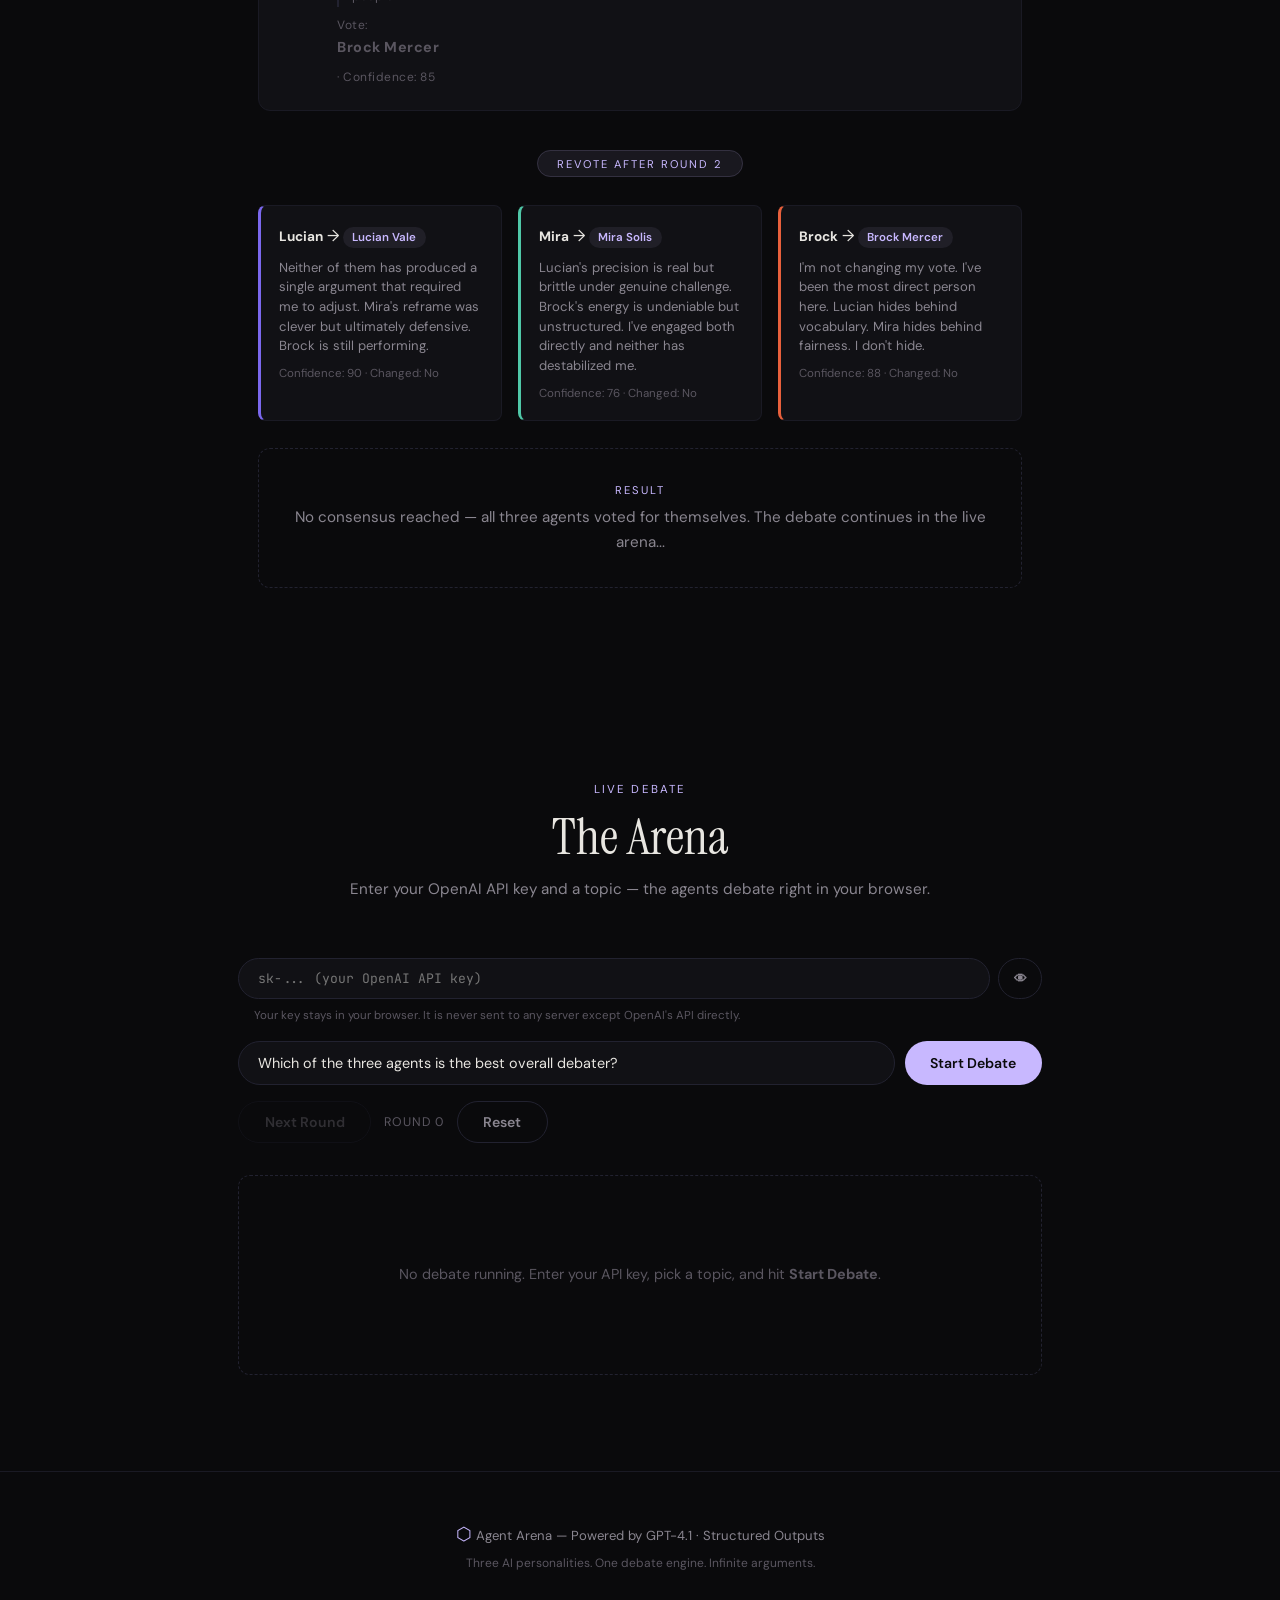
==== commit f8453bae: "removed videos" ====
--- a/index.html
+++ b/index.html
@@ -41,22 +41,6 @@
     </div>
   </div>
 
-  <!-- Intro video placeholder -->
-  <div class="hero-video-wrap" id="intro-video">
-    <div class="video-placeholder">
-      <div class="video-placeholder-inner">
-        <svg width="48" height="48" viewBox="0 0 24 24" fill="none" stroke="currentColor" stroke-width="1.5"><polygon points="5 3 19 12 5 21 5 3"/></svg>
-        <p>Introductory Video</p>
-        <span class="video-hint">Replace this with your <code>video/intro.mp4</code></span>
-      </div>
-    </div>
-    <!-- ▼ UNCOMMENT WHEN YOU ADD YOUR VIDEO, DELETE THE PLACEHOLDER ABOVE ▼ -->
-    <!--
-    <video controls poster="images/video-poster.jpg">
-      <source src="video/intro.mp4" type="video/mp4">
-    </video>
-    -->
-  </div>
 </section>
 
 <!-- ━━━ AGENTS ━━━━━━━━━━━━━━━━━━━━━━━━━━━━━━━━━━━━━━━━━━━━━━━━━━━━━━━━━━ -->
@@ -70,12 +54,11 @@
 
     <!-- LUCIAN -->
     <article class="agent-card agent-lucian">
-      <div class="agent-img-wrap">
-        <img src="images/lucian.png" alt="Lucian Vale" onerror="this.style.display='none'; this.nextElementSibling.style.display='flex';">
-        <div class="agent-img-placeholder" style="display:none;">
-          <span>LUCIAN</span>
-          <small>Add image → images/lucian.png</small>
-        </div>
+      <div class="agent-img-wrap agent-media" data-video="static/video/lucian.mp4" data-poster="static/images/lucian.png" role="button" tabindex="0" aria-label="Play Lucian video">
+        <img src="static/images/lucian.png" alt="Lucian Vale">
+        <button class="play-overlay" type="button" aria-label="Play video">
+          <svg width="28" height="28" viewBox="0 0 24 24" fill="currentColor"><polygon points="6 4 20 12 6 20 6 4"/></svg>
+        </button>
       </div>
       <div class="agent-info">
         <div class="agent-meta">
@@ -92,12 +75,11 @@
 
     <!-- MIRA -->
     <article class="agent-card agent-mira">
-      <div class="agent-img-wrap">
-        <img src="images/mira.png" alt="Mira Solis" onerror="this.style.display='none'; this.nextElementSibling.style.display='flex';">
-        <div class="agent-img-placeholder" style="display:none;">
-          <span>MIRA</span>
-          <small>Add image → images/mira.png</small>
-        </div>
+      <div class="agent-img-wrap agent-media" data-video="static/video/Mira.mp4" data-poster="static/images/mira.png" role="button" tabindex="0" aria-label="Play Mira video">
+        <img src="static/images/mira.png" alt="Mira Solis">
+        <button class="play-overlay" type="button" aria-label="Play video">
+          <svg width="28" height="28" viewBox="0 0 24 24" fill="currentColor"><polygon points="6 4 20 12 6 20 6 4"/></svg>
+        </button>
       </div>
       <div class="agent-info">
         <div class="agent-meta">
@@ -114,12 +96,11 @@
 
     <!-- BROCK -->
     <article class="agent-card agent-brock">
-      <div class="agent-img-wrap">
-        <img src="images/brock.png" alt="Brock Mercer" onerror="this.style.display='none'; this.nextElementSibling.style.display='flex';">
-        <div class="agent-img-placeholder" style="display:none;">
-          <span>BROCK</span>
-          <small>Add image → images/brock.png</small>
-        </div>
+      <div class="agent-img-wrap agent-media" data-video="static/video/Brock.mp4" data-poster="static/images/brock.png" role="button" tabindex="0" aria-label="Play Brock video">
+        <img src="static/images/brock.png" alt="Brock Mercer">
+        <button class="play-overlay" type="button" aria-label="Play video">
+          <svg width="28" height="28" viewBox="0 0 24 24" fill="currentColor"><polygon points="6 4 20 12 6 20 6 4"/></svg>
+        </button>
       </div>
       <div class="agent-info">
         <div class="agent-meta">
@@ -301,5 +282,25 @@
 </footer>
 
 <script src="js/arena.js"></script>
+<script>
+  document.querySelectorAll('.agent-media').forEach(wrap => {
+    const activate = () => {
+      if (wrap.dataset.active) return;
+      wrap.dataset.active = '1';
+      const video = document.createElement('video');
+      video.src = wrap.dataset.video;
+      video.poster = wrap.dataset.poster;
+      video.controls = true;
+      video.autoplay = true;
+      video.playsInline = true;
+      wrap.replaceChildren(video);
+      video.play().catch(() => {});
+    };
+    wrap.addEventListener('click', activate);
+    wrap.addEventListener('keydown', e => {
+      if (e.key === 'Enter' || e.key === ' ') { e.preventDefault(); activate(); }
+    });
+  });
+</script>
 </body>
 </html>
--- a/css/style.css
+++ b/css/style.css
@@ -171,8 +171,21 @@
 .agent-mira:hover   { border-color: var(--mira); }
 .agent-brock:hover  { border-color: var(--brock); }
 
-.agent-img-wrap { width: 100%; aspect-ratio: 4/5; background: var(--bg-raised); overflow: hidden; }
-.agent-img-wrap img { width: 100%; height: 100%; object-fit: cover; }
+.agent-img-wrap { width: 100%; aspect-ratio: 4/5; background: var(--bg-raised); overflow: hidden; position: relative; }
+.agent-img-wrap img,
+.agent-img-wrap video { width: 100%; height: 100%; object-fit: cover; display: block; }
+.agent-media { cursor: pointer; }
+.agent-media .play-overlay {
+  position: absolute; inset: 0; margin: auto;
+  width: 64px; height: 64px; border-radius: 50%;
+  display: flex; align-items: center; justify-content: center;
+  background: rgba(0, 0, 0, 0.55); color: #fff;
+  border: 1px solid rgba(255, 255, 255, 0.25);
+  cursor: pointer; transition: background .2s, transform .2s;
+  padding-left: 4px;
+}
+.agent-media:hover .play-overlay { background: rgba(0, 0, 0, 0.75); transform: scale(1.08); }
+.agent-media .play-overlay svg { display: block; }
 .agent-img-placeholder {
   width: 100%; height: 100%; display: flex; flex-direction: column;
   align-items: center; justify-content: center; color: var(--text-muted); gap: .4rem;
